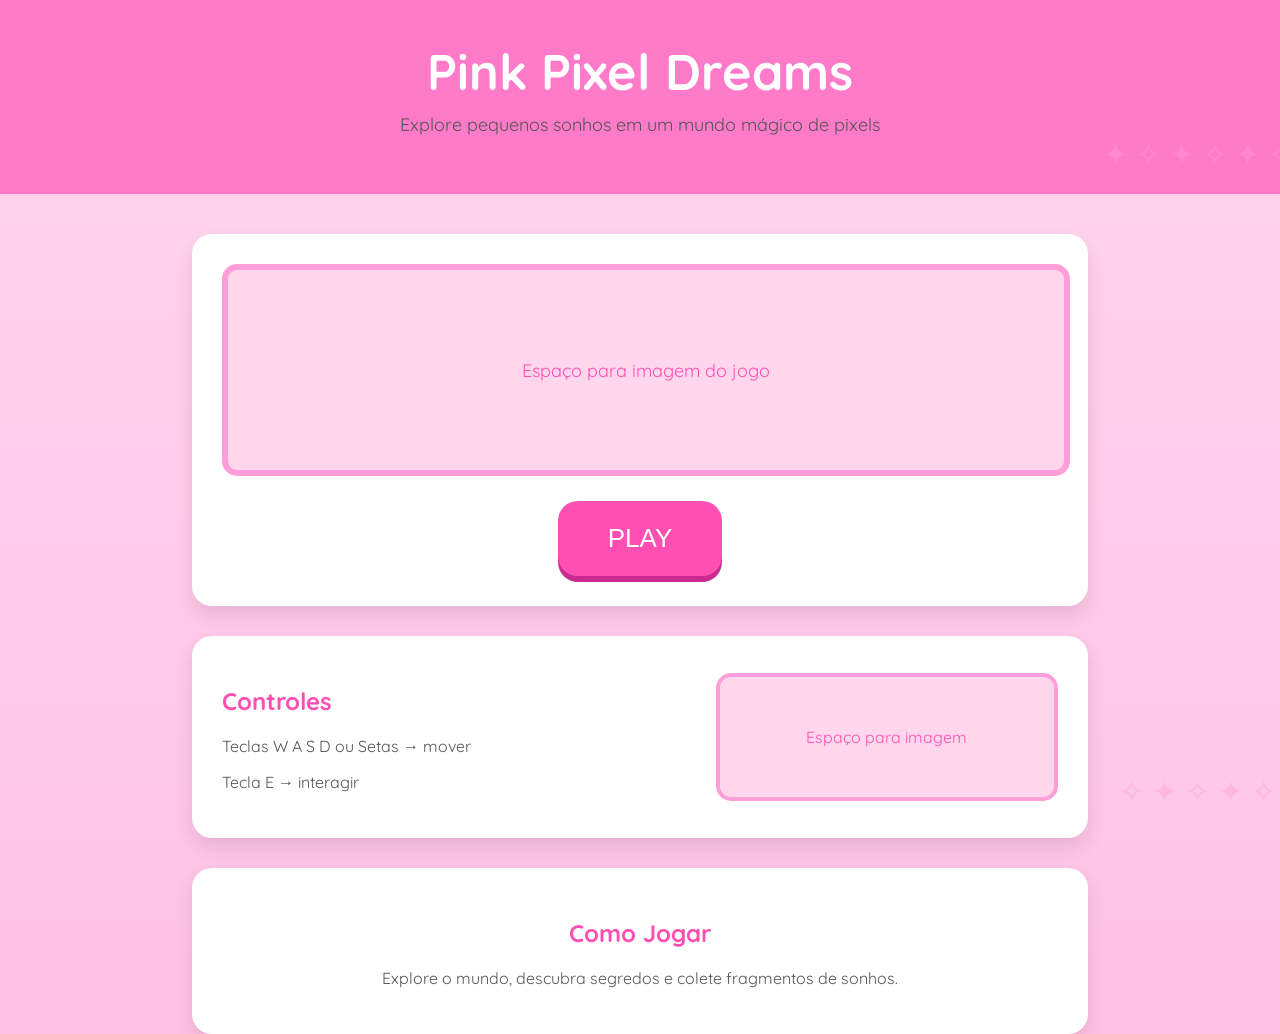
==== index.html @ 308ee1e7 "Criação do site" ====
<!DOCTYPE html>
<html lang="pt-br">

<head>
    <meta charset="UTF-8">
    <title>Pink Pixel Dreams</title>
    <link rel="stylesheet" href="style.css">
</head>

<body>

    <div class="flower" style="left:10%">🌸</div>
<div class="flower" style="left:30%">🌸</div>
<div class="flower" style="left:50%">🌸</div>
<div class="flower" style="left:70%">🌸</div>
<div class="flower" style="left:90%">🌸</div>


    <header>
        <h1> Pink Pixel Dreams </h1>

        <p class="subtitle">
            Explore pequenos sonhos em um mundo mágico de pixels
        </p>
    </header>


    <div class="container">

        <div class="box">

            <div class="image-space">
                Espaço para imagem do jogo
            </div>

            <button class="play">PLAY</button>

        </div>


        <div class="box controls-box">

            <div class="controls-text">

                <h2>Controles</h2>

                <p>Teclas W A S D ou Setas → mover</p>
                <p>Tecla E → interagir</p>

            </div>

            <div class="controls-image">
                Espaço para imagem
            </div>

        </div>


        <div class="box">

            <h2>Como Jogar</h2>

            <p>
                Explore o mundo, descubra segredos e colete fragmentos de sonhos.
            </p>

        </div>

    </div>

</body>

</html>
---- style.css ----
@import url('https://fonts.googleapis.com/css2?family=Quicksand:wght@400;600&display=swap');

body{
    margin:0;
    font-family:'Quicksand', sans-serif;
    background:linear-gradient(#ffd6ec,#ffc2e6);
    text-align:center;
    overflow-x:hidden;
}

/* estrelas no fundo */

body::before{
    content:"✦ ✧ ✦ ✧ ✦ ✧ ✦ ✧ ✦ ✧ ✦";
    position:fixed;
    top:15%;
    width:100%;
    font-size:30px;
    color:#ff9ed8;
    opacity:0.4;
    pointer-events:none;
}

body::after{
    content:"✧ ✦ ✧ ✦ ✧ ✦ ✧ ✦ ✧ ✦";
    position:fixed;
    bottom:10%;
    width:100%;
    font-size:30px;
    color:#ff9ed8;
    opacity:0.4;
    pointer-events:none;
}

/* flores caindo */

.flower{
    position:fixed;
    top:-50px;
    font-size:25px;
    animation:fall 10s linear infinite;
    opacity:0.7;
}

@keyframes fall{
    0%{
        transform:translateY(-50px) rotate(0deg);
    }
    100%{
        transform:translateY(110vh) rotate(360deg);
    }
}

header{
    background:#ff7ac8;
    padding:40px;
    color:white;
}

h1{
    font-size:50px;
    margin:0;
}

.subtitle{
    font-size:18px;
    margin-top:10px;
}

.container{
    width:70%;
    margin:auto;
    margin-top:40px;
}

/* caixas */

.box{
    background:white;
    padding:30px;
    margin-top:30px;
    border-radius:20px;
    box-shadow:0 10px 20px rgba(0,0,0,0.1);
}

/* botão play estilo jogo */

.play{
    background:#ff4fb3;
    color:white;
    border:none;
    padding:22px 50px;
    font-size:26px;
    border-radius:20px;
    cursor:pointer;
    transition:all 0.2s ease;
    box-shadow:0 6px #c92c8e;
}

.play:hover{
    transform:translateY(-3px);
    box-shadow:0 9px #c92c8e;
}

.play:active{
    transform:translateY(2px);
    box-shadow:0 3px #c92c8e;
}

/* moldura pixel art */

.image-space{
    width:100%;
    height:200px;
    background:#ffd6ec;
    border-radius:15px;
    display:flex;
    align-items:center;
    justify-content:center;
    margin-bottom:25px;
    font-size:18px;
    color:#ff4fb3;
    border:6px solid #ff9ed8;
}

/* controles */

.controls-box{
    display:flex;
    align-items:center;
    justify-content:space-between;
}

.controls-text{
    width:55%;
    text-align:left;
}

.controls-image{
    width:40%;
    height:120px;
    background:#ffd6ec;
    border-radius:15px;
    display:flex;
    align-items:center;
    justify-content:center;
    color:#ff4fb3;
    font-size:16px;
    border:4px solid #ff9ed8;
}

/* detalhes */

.box h2{
    color:#ff4fb3;
}

p{
    color:#555;
}
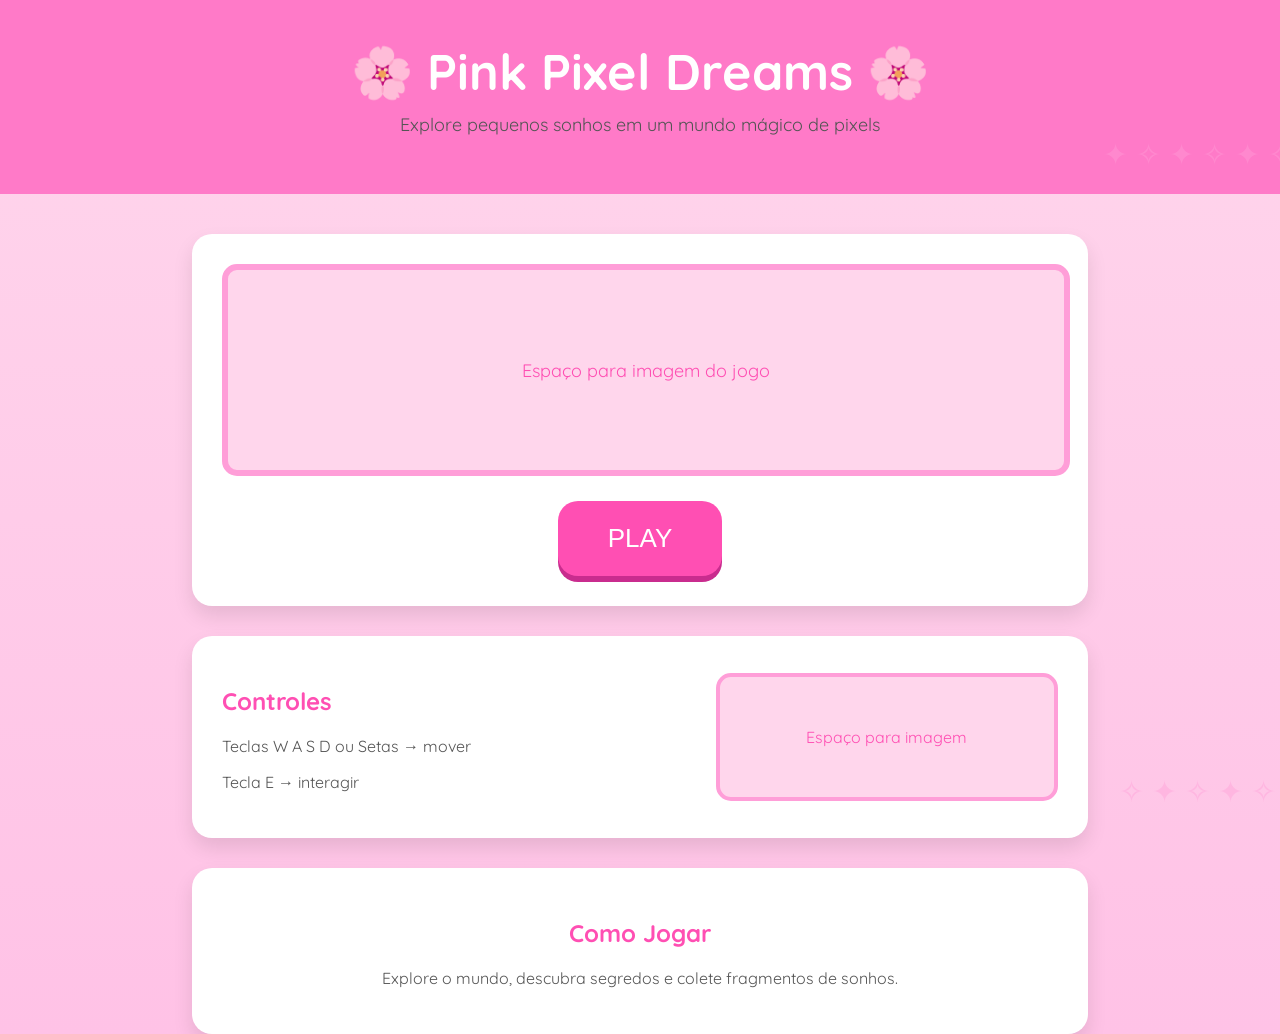
==== commit e2e4b468: "Estilizando o título" ====
--- a/index.html
+++ b/index.html
@@ -17,7 +17,7 @@
 
 
     <header>
-        <h1> Pink Pixel Dreams </h1>
+        <h1>🌸 Pink Pixel Dreams 🌸</h1>
 
         <p class="subtitle">
             Explore pequenos sonhos em um mundo mágico de pixels
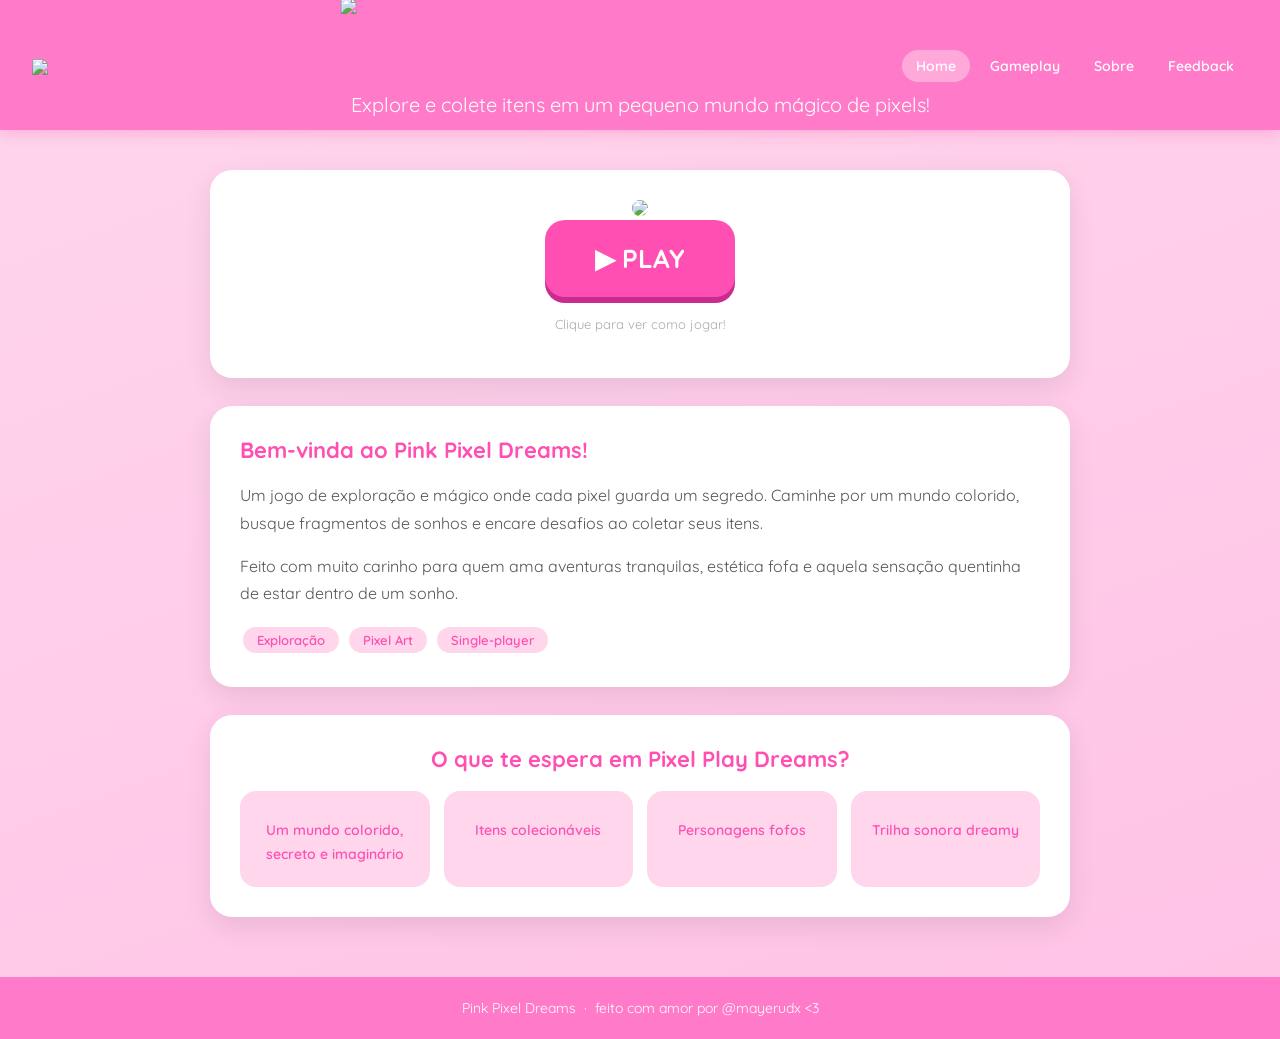
==== commit 731ef9f7: "sprint 2" ====
--- a/index.html
+++ b/index.html
@@ -1,73 +1,104 @@
 <!DOCTYPE html>
 <html lang="pt-br">
-
 <head>
-    <meta charset="UTF-8">
-    <title>Pink Pixel Dreams</title>
-    <link rel="stylesheet" href="style.css">
+  <meta charset="UTF-8">
+  <meta name="viewport" content="width=device-width, initial-scale=1.0">
+  <title>Pink Pixel Dreams</title>
+  <link rel="stylesheet" href="style.css">
 </head>
-
 <body>
 
-    <div class="flower" style="left:10%">🌸</div>
-<div class="flower" style="left:30%">🌸</div>
-<div class="flower" style="left:50%">🌸</div>
-<div class="flower" style="left:70%">🌸</div>
-<div class="flower" style="left:90%">🌸</div>
+  <!-- flores -->
+  <div class="flower" style="left:8%;  animation-duration:9s;  animation-delay:0s">🌸</div>
+  <div class="flower" style="left:22%; animation-duration:12s; animation-delay:2s">🌸</div>
+  <div class="flower" style="left:40%; animation-duration:10s; animation-delay:5s">🌸</div>
+  <div class="flower" style="left:60%; animation-duration:14s; animation-delay:1s">🌸</div>
+  <div class="flower" style="left:75%; animation-duration:11s; animation-delay:3s">🌸</div>
+  <div class="flower" style="left:90%; animation-duration:8s;  animation-delay:7s">🌸</div>
 
+  <!-- nav -->
+  <nav>
+   <a class="nav-logo" href="index.html">
+  <img src="c:\Users\mioma\Downloads\luna vitória.png" style="height:90px; vertical-align:middle">
+</a>
 
-    <header>
-        <h1>🌸 Pink Pixel Dreams 🌸</h1>
+<div style="position:absolute; left:50%; transform:translateX(-50%); text-align:center">
+  <img src="c:\Users\mioma\Downloads\logojogo.png" style="height:80px; display:block; margin:auto">
+  <p style="color:white; font-size:20px; margin:10px;">Explore e colete itens em um pequeno mundo mágico de pixels!</p>
+</div>
+    <ul class="nav-links">
+      <li><a href="index.html"    class="active">Home</a></li>
+      <li><a href="gameplay.html"          >Gameplay</a></li>
+      <li><a href="sobre.html"             >Sobre</a></li>
+      <li><a href="feedback.html"          >Feedback</a></li>
+    </ul>
+    <button class="hamburger" id="hamburger" aria-label="Menu">
+      <span></span><span></span><span></span>
+    </button>
+  </nav>
 
-        <p class="subtitle">
-            Explore pequenos sonhos em um mundo mágico de pixels
-        </p>
-    </header>
+  <!-- mobile menu -->
+  <div class="mobile-menu" id="mobileMenu">
+    <a href="index.html"    class="active">🏠 Home</a>
+    <a href="gameplay.html"          > Gameplay</a>
+    <a href="sobre.html"             > Sobre</a>
+    <a href="feedback.html"          > Feedback</a>
+  </div>
 
+  <div class="container">
 
-    <div class="container">
-
-        <div class="box">
-
-            <div class="image-space">
-                Espaço para imagem do jogo
-            </div>
-
-            <button class="play">PLAY</button>
-
-        </div>
-
-
-        <div class="box controls-box">
-
-            <div class="controls-text">
-
-                <h2>Controles</h2>
-
-                <p>Teclas W A S D ou Setas → mover</p>
-                <p>Tecla E → interagir</p>
-
-            </div>
-
-            <div class="controls-image">
-                Espaço para imagem
-            </div>
-
-        </div>
-
-
-        <div class="box">
-
-            <h2>Como Jogar</h2>
-
-            <p>
-                Explore o mundo, descubra segredos e colete fragmentos de sonhos.
-            </p>
-
-        </div>
-
+    <div class="box" style="text-align:center">
+      <img src="c:\Users\mioma\Downloads\ilustraçaojogo.png" style="width:100%; border-radius:16px">
+      <button class="play" onclick="window.location.href='gameplay.html'">▶ PLAY</button>
+      <p style="text-align:center; margin-top:16px; color:#aaa; font-size:13px">
+        Clique para ver como jogar!
+      </p>
     </div>
 
+    <div class="box">
+      <h2> Bem-vinda ao Pink Pixel Dreams!</h2>
+      <p>
+        Um jogo de exploração e mágico onde cada pixel guarda um segredo.
+        Caminhe por um mundo colorido, busque fragmentos de sonhos e encare desafios ao coletar seus itens.
+      </p>
+      <p>
+        Feito com muito carinho para quem ama aventuras tranquilas, estética fofa e aquela sensação quentinha de estar dentro de um sonho.
+      </p>
+      <div style="margin-top:16px">
+        <span class="tag"> Exploração</span>
+        <span class="tag"> Pixel Art</span>
+        <span class="tag"> Single-player</span>
+      </div>
+    </div>
+
+    <div class="box" style="text-align:center">
+      <h2 style="text-align:center"> O que te espera em Pixel Play Dreams?</h2>
+      <div style="display:grid; grid-template-columns: repeat(auto-fit, minmax(160px,1fr)); gap:14px; margin-top:16px">
+        <div style="background:#ffd6ec; border-radius:16px; padding:20px 12px">
+          <div style="font-size:32px"></div>
+          <p style="margin:8px 0 0; font-weight:600; color:#ff4fb3; font-size:14px">Um mundo colorido, secreto e imaginário</p>
+        </div>
+        <div style="background:#ffd6ec; border-radius:16px; padding:20px 12px">
+          <div style="font-size:32px"></div>
+          <p style="margin:8px 0 0; font-weight:600; color:#ff4fb3; font-size:14px">Itens colecionáveis</p>
+        </div>
+        <div style="background:#ffd6ec; border-radius:16px; padding:20px 12px">
+          <div style="font-size:32px"></div>
+          <p style="margin:8px 0 0; font-weight:600; color:#ff4fb3; font-size:14px">Personagens fofos</p>
+        </div>
+        <div style="background:#ffd6ec; border-radius:16px; padding:20px 12px">
+          <div style="font-size:32px"></div>
+          <p style="margin:8px 0 0; font-weight:600; color:#ff4fb3; font-size:14px">Trilha sonora dreamy</p>
+        </div>
+      </div>
+    </div>
+
+  </div>
+
+  <footer>
+     Pink Pixel Dreams &nbsp;·&nbsp; feito com amor por @mayerudx <3
+  </footer>
+
+  <script src="nav.js"></script>
 </body>
-
-</html>+</html>
--- a/style.css
+++ b/style.css
@@ -1,161 +1,262 @@
-@import url('https://fonts.googleapis.com/css2?family=Quicksand:wght@400;600&display=swap');
-
-body{
-    margin:0;
-    font-family:'Quicksand', sans-serif;
-    background:linear-gradient(#ffd6ec,#ffc2e6);
-    text-align:center;
-    overflow-x:hidden;
-}
-
-/* estrelas no fundo */
-
-body::before{
-    content:"✦ ✧ ✦ ✧ ✦ ✧ ✦ ✧ ✦ ✧ ✦";
-    position:fixed;
-    top:15%;
-    width:100%;
-    font-size:30px;
-    color:#ff9ed8;
-    opacity:0.4;
-    pointer-events:none;
-}
-
-body::after{
-    content:"✧ ✦ ✧ ✦ ✧ ✦ ✧ ✦ ✧ ✦";
-    position:fixed;
-    bottom:10%;
-    width:100%;
-    font-size:30px;
-    color:#ff9ed8;
-    opacity:0.4;
-    pointer-events:none;
-}
-
-/* flores caindo */
-
-.flower{
-    position:fixed;
-    top:-50px;
-    font-size:25px;
-    animation:fall 10s linear infinite;
-    opacity:0.7;
-}
-
-@keyframes fall{
-    0%{
-        transform:translateY(-50px) rotate(0deg);
-    }
-    100%{
-        transform:translateY(110vh) rotate(360deg);
-    }
-}
-
-header{
-    background:#ff7ac8;
-    padding:40px;
-    color:white;
-}
-
-h1{
-    font-size:50px;
-    margin:0;
-}
-
-.subtitle{
-    font-size:18px;
-    margin-top:10px;
-}
-
-.container{
-    width:70%;
-    margin:auto;
-    margin-top:40px;
-}
-
-/* caixas */
-
-.box{
-    background:white;
-    padding:30px;
-    margin-top:30px;
-    border-radius:20px;
-    box-shadow:0 10px 20px rgba(0,0,0,0.1);
-}
-
-/* botão play estilo jogo */
-
-.play{
-    background:#ff4fb3;
-    color:white;
-    border:none;
-    padding:22px 50px;
-    font-size:26px;
-    border-radius:20px;
-    cursor:pointer;
-    transition:all 0.2s ease;
-    box-shadow:0 6px #c92c8e;
-}
-
-.play:hover{
-    transform:translateY(-3px);
-    box-shadow:0 9px #c92c8e;
-}
-
-.play:active{
-    transform:translateY(2px);
-    box-shadow:0 3px #c92c8e;
-}
-
-/* moldura pixel art */
-
-.image-space{
-    width:100%;
-    height:200px;
-    background:#ffd6ec;
-    border-radius:15px;
-    display:flex;
-    align-items:center;
-    justify-content:center;
-    margin-bottom:25px;
-    font-size:18px;
-    color:#ff4fb3;
-    border:6px solid #ff9ed8;
-}
-
-/* controles */
-
-.controls-box{
-    display:flex;
-    align-items:center;
-    justify-content:space-between;
-}
-
-.controls-text{
-    width:55%;
-    text-align:left;
-}
-
-.controls-image{
-    width:40%;
-    height:120px;
-    background:#ffd6ec;
-    border-radius:15px;
-    display:flex;
-    align-items:center;
-    justify-content:center;
-    color:#ff4fb3;
-    font-size:16px;
-    border:4px solid #ff9ed8;
-}
-
-/* detalhes */
-
-.box h2{
-    color:#ff4fb3;
-}
-
-p{
-    color:#555;
-}
-
+@import url('https://fonts.googleapis.com/css2?family=Quicksand:wght@400;600;700&display=swap');
+
+*, *::before, *::after { box-sizing: border-box; }
+
+body {
+  margin: 0;
+  font-family: 'Quicksand', sans-serif;
+  background: linear-gradient(160deg, #ffd6ec, #ffc2e6);
+  min-height: 100vh;
+  text-align: center;
+  overflow-x: hidden;
+}
+
+
+.flower {
+  position: fixed; top: -60px;
+  font-size: 22px;
+  animation: fall linear infinite;
+  opacity: 0.75;
+  pointer-events: none;
+  z-index: 0;
+}
+@keyframes fall {
+  0%   { transform: translateY(-60px) rotate(0deg); }
+  100% { transform: translateY(110vh) rotate(360deg); }
+}
+
+/* ── NAV ── */
+nav {
+  position: sticky; top: 0; z-index: 100;
+  background: #ff7ac8;
+  display: flex; align-items: center; justify-content: space-between;
+  padding: 0 32px;
+  height:130px;
+  box-shadow: 0 4px 12px rgba(255,100,180,0.3);
+}
+
+.nav-logo {
+  font-size: 20px; font-weight: 700;
+  color: white; text-decoration: none;
+  letter-spacing: 0.5px;
+}
+
+.nav-links {
+  display: flex; gap: 6px; align-items: center;
+  list-style: none; margin: 0; padding: 0;
+}
+
+.nav-links a {
+  color: white; text-decoration: none;
+  font-size: 14px; font-weight: 600;
+  padding: 7px 14px;
+  border-radius: 20px;
+  transition: background 0.2s, transform 0.15s;
+  white-space: nowrap;
+}
+.nav-links a:hover   { background: rgba(255,255,255,0.25); transform: translateY(-1px); }
+.nav-links a.active  { background: rgba(255,255,255,0.35); }
+
+/* hamburger */
+.hamburger {
+  display: none;
+  flex-direction: column; gap: 5px;
+  background: none; border: none; cursor: pointer;
+  padding: 6px;
+}
+.hamburger span {
+  display: block; width: 24px; height: 2.5px;
+  background: white; border-radius: 4px;
+  transition: all 0.3s;
+}
+.hamburger.open span:nth-child(1) { transform: translateY(7.5px) rotate(45deg); }
+.hamburger.open span:nth-child(2) { opacity: 0; }
+.hamburger.open span:nth-child(3) { transform: translateY(-7.5px) rotate(-45deg); }
+
+/* mobile menu */
+.mobile-menu {
+  display: none;
+  position: fixed; top: 60px; left: 0; right: 0;
+  background: #ff7ac8;
+  flex-direction: column; gap: 4px;
+  padding: 12px 20px 18px;
+  z-index: 99;
+  box-shadow: 0 8px 20px rgba(255,100,180,0.3);
+}
+.mobile-menu.open { display: flex; }
+.mobile-menu a {
+  color: white; text-decoration: none;
+  font-size: 16px; font-weight: 600;
+  padding: 10px 16px; border-radius: 16px;
+  transition: background 0.2s;
+  text-align: left;
+}
+.mobile-menu a:hover  { background: rgba(255,255,255,0.25); }
+.mobile-menu a.active { background: rgba(255,255,255,0.35); }
+
+@media (max-width: 680px) {
+  .nav-links  { display: none; }
+  .hamburger  { display: flex; }
+}
+
+/* ── HEADER ── */
+header {
+  background: #ff7ac8;
+  padding: 40px 20px 36px;
+  color: white;
+  position: relative; z-index: 1;
+}
+header h1   { font-size: clamp(28px, 6vw, 52px); margin: 0; font-weight: 700; }
+.subtitle   { font-size: 17px; margin-top: 10px; opacity: 0.95; }
+
+/* ── CONTAINER ── */
+.container {
+  width: min(72%, 860px);
+  margin: auto;
+  margin-top: 40px;
+  padding-bottom: 60px;
+  position: relative; z-index: 1;
+}
+
+/* ── BOX ── */
+.box {
+  background: white;
+  padding: 30px;
+  margin-top: 28px;
+  border-radius: 22px;
+  box-shadow: 0 10px 28px rgba(0,0,0,0.09);
+  transition: transform 0.2s, box-shadow 0.2s;
+  text-align: left;
+}
+.box:hover {
+  transform: translateY(-3px);
+  box-shadow: 0 16px 36px rgba(255,100,180,0.18);
+}
+.box h2 { color: #ff4fb3; margin-top: 0; font-size: 22px; }
+p       { color: #555; line-height: 1.7; }
+
+/* ── BOTÃO PLAY ── */
+.play {
+  background: #ff4fb3; color: white;
+  border: none; padding: 22px 50px;
+  font-size: 26px; font-family: 'Quicksand', sans-serif;
+  font-weight: 700; border-radius: 20px; cursor: pointer;
+  transition: all 0.2s;
+  box-shadow: 0 6px #c92c8e;
+  display: block; margin: 0 auto;
+}
+.play:hover  { transform: translateY(-3px); box-shadow: 0 9px #c92c8e; }
+.play:active { transform: translateY(2px);  box-shadow: 0 3px #c92c8e; }
+
+/* ── IMAGE SPACE ── */
+.image-space {
+  width: 100%; height: 200px;
+  background: #ffd6ec; border-radius: 16px;
+  display: flex; align-items: center; justify-content: center;
+  margin-bottom: 22px; font-size: 16px; color: #ff4fb3;
+  border: 5px solid #ff9ed8;
+}
+
+/* ── CONTROLES ── */
+.controls-box   { display: flex; align-items: center; gap: 20px; }
+.controls-text  { flex: 1; }
+.controls-image {
+  width: 160px; height: 120px; flex-shrink: 0;
+  background: #ffd6ec; border-radius: 14px;
+  display: flex; align-items: center; justify-content: center;
+  color: #ff4fb3; font-size: 14px;
+  border: 4px solid #ff9ed8;
+}
+
+/* ── KEY BADGE ── */
+.key {
+  display: inline-block;
+  background: #ffd6ec; color: #ff4fb3;
+  border: 2px solid #ff9ed8;
+  border-radius: 8px; padding: 3px 10px;
+  font-weight: 700; font-size: 14px;
+  margin: 2px;
+}
+
+/* ── FEEDBACK ── */
+.stars-row { display: flex; gap: 8px; justify-content: center; margin: 12px 0; }
+.star-btn {
+  background: none; border: none;
+  font-size: 36px; cursor: pointer;
+  transition: transform 0.15s;
+  line-height: 1;
+}
+.star-btn:hover { transform: scale(1.25); }
+.star-btn.lit   { filter: drop-shadow(0 0 4px #ffb347); }
+
+.feedback-form { text-align: left; }
+.feedback-form label { display: block; color: #ff4fb3; font-weight: 600; margin-bottom: 6px; }
+.feedback-form textarea {
+  width: 100%; padding: 14px;
+  border: 2px solid #ff9ed8; border-radius: 14px;
+  font-family: 'Quicksand', sans-serif; font-size: 15px;
+  resize: vertical; min-height: 110px;
+  outline: none; transition: border 0.2s;
+  color: #444;
+}
+.feedback-form textarea:focus { border-color: #ff4fb3; }
+.feedback-form input[type=text] {
+  width: 100%; padding: 12px 14px;
+  border: 2px solid #ff9ed8; border-radius: 14px;
+  font-family: 'Quicksand', sans-serif; font-size: 15px;
+  outline: none; transition: border 0.2s; color: #444;
+  margin-bottom: 16px;
+}
+.feedback-form input:focus { border-color: #ff4fb3; }
+
+.btn-send {
+  background: #ff4fb3; color: white;
+  border: none; padding: 14px 36px;
+  font-size: 17px; font-family: 'Quicksand', sans-serif;
+  font-weight: 700; border-radius: 16px; cursor: pointer;
+  box-shadow: 0 5px #c92c8e;
+  transition: all 0.2s; margin-top: 10px;
+}
+.btn-send:hover  { transform: translateY(-2px); box-shadow: 0 7px #c92c8e; }
+.btn-send:active { transform: translateY(2px);  box-shadow: 0 3px #c92c8e; }
+
+.success-msg {
+  display: none; text-align: center;
+  color: #ff4fb3; font-size: 20px; font-weight: 700;
+  padding: 20px;
+}
+
+/* ── SOBRE ── */
+.tag {
+  display: inline-block;
+  background: #ffd6ec; color: #ff4fb3;
+  border-radius: 20px; padding: 5px 14px;
+  font-size: 13px; font-weight: 600; margin: 4px 3px;
+}
+.persona-card {
+  display: flex; align-items: flex-start; gap: 20px;
+  flex-wrap: wrap;
+}
+.persona-avatar {
+  width: 100px; height: 100px; flex-shrink: 0;
+  background: #ffd6ec; border-radius: 50%;
+  border: 4px solid #ff9ed8;
+  display: flex; align-items: center; justify-content: center;
+  font-size: 44px;
+}
+
+/* ── FOOTER ── */
+footer {
+  background: #ff7ac8; color: white;
+  padding: 22px; font-size: 14px;
+  position: relative; z-index: 1;
+}
+footer a { color: white; opacity: 0.8; }
+
+/* ── RESPONSIVE ── */
+@media (max-width: 680px) {
+  .container    { width: 92%; }
+  .controls-box { flex-direction: column; }
+  .controls-image { width: 100%; height: 100px; }
+  .persona-card { flex-direction: column; align-items: center; }
+}
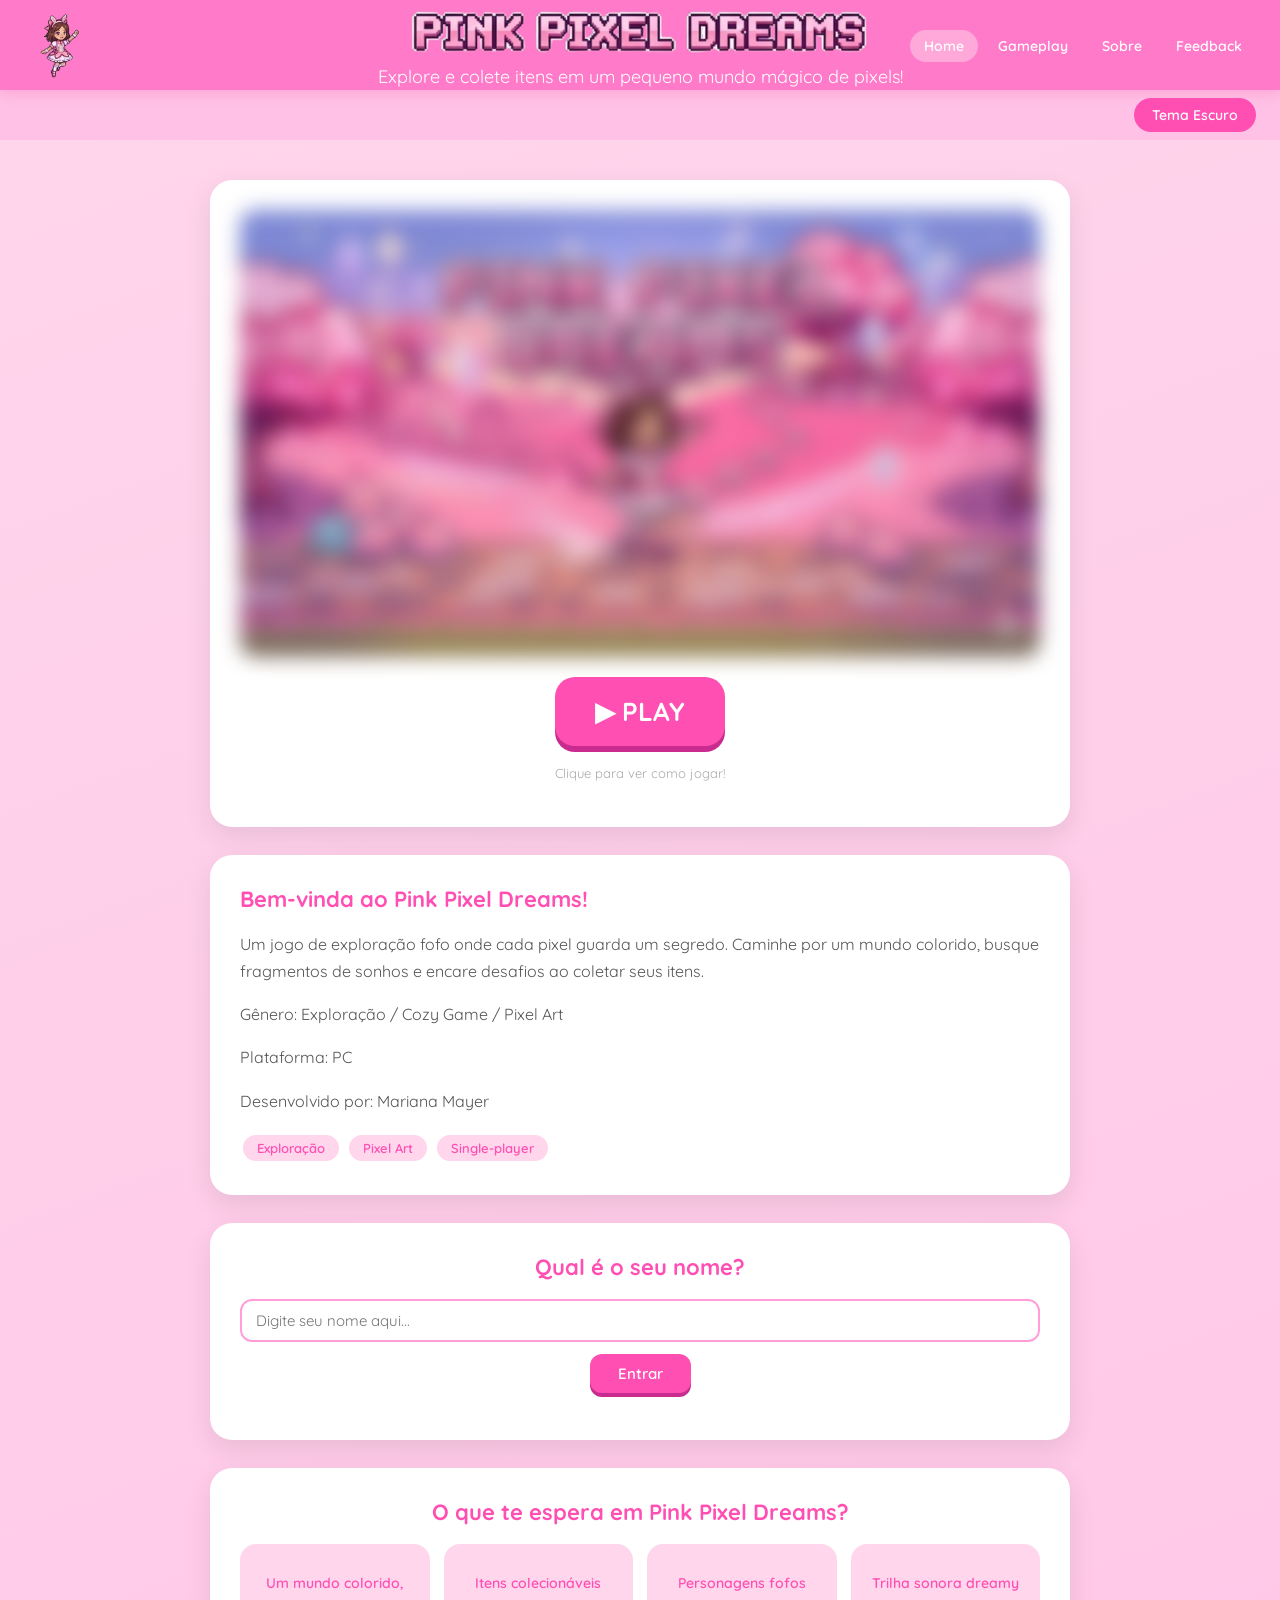
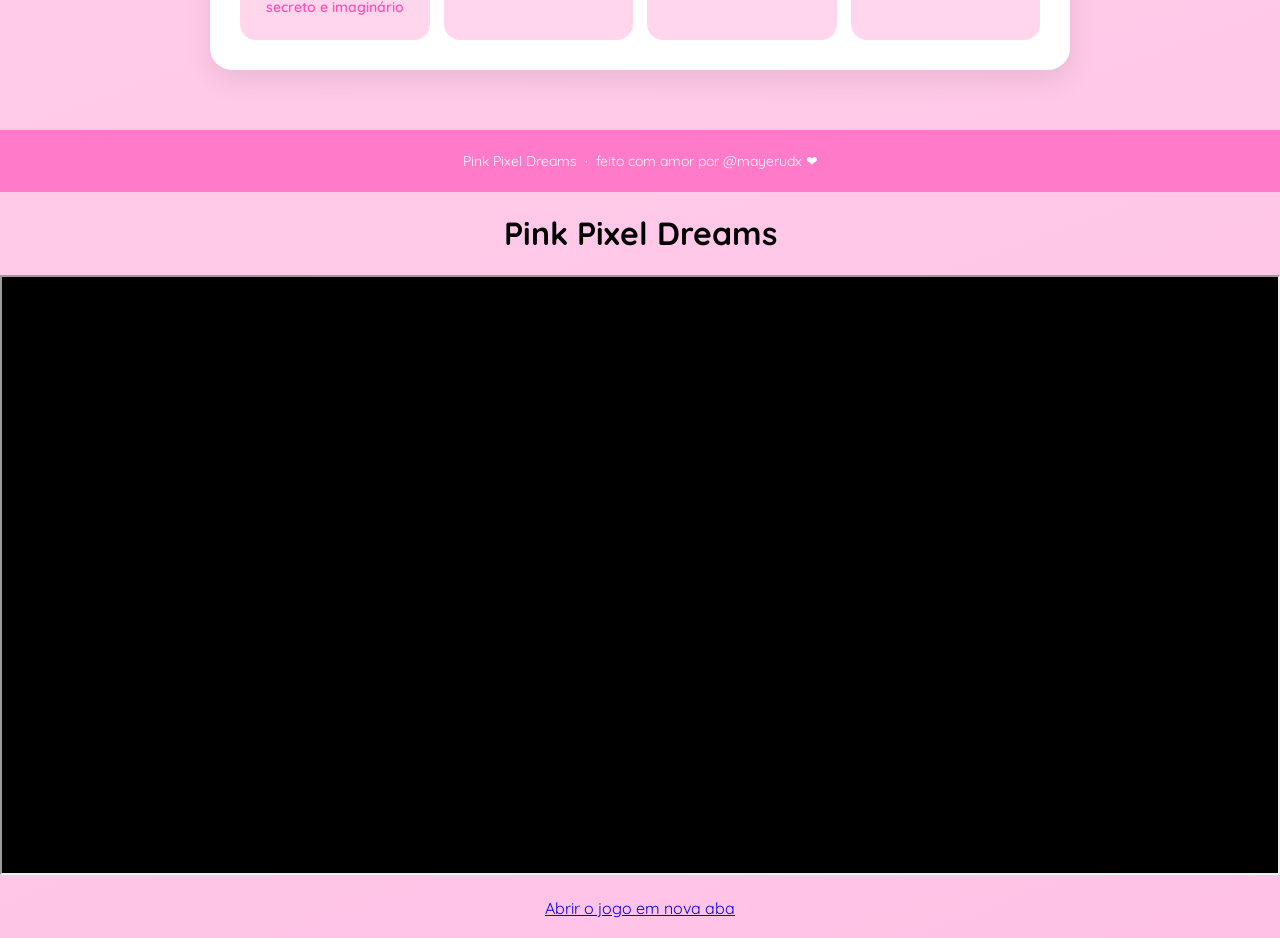
==== commit 19002000: "alterando sitee" ====
--- a/index.html
+++ b/index.html
@@ -1,94 +1,128 @@
+
 <!DOCTYPE html>
 <html lang="pt-br">
 <head>
   <meta charset="UTF-8">
   <meta name="viewport" content="width=device-width, initial-scale=1.0">
-  <title>Pink Pixel Dreams</title>
+  <title>Pink Pixel Dreams
+  </title>
   <link rel="stylesheet" href="style.css">
 </head>
 <body>
 
-  <!-- flores -->
-  <div class="flower" style="left:8%;  animation-duration:9s;  animation-delay:0s">🌸</div>
-  <div class="flower" style="left:22%; animation-duration:12s; animation-delay:2s">🌸</div>
-  <div class="flower" style="left:40%; animation-duration:10s; animation-delay:5s">🌸</div>
-  <div class="flower" style="left:60%; animation-duration:14s; animation-delay:1s">🌸</div>
-  <div class="flower" style="left:75%; animation-duration:11s; animation-delay:3s">🌸</div>
-  <div class="flower" style="left:90%; animation-duration:8s;  animation-delay:7s">🌸</div>
-
-  <!-- nav -->
   <nav>
-   <a class="nav-logo" href="index.html">
-  <img src="c:\Users\mioma\Downloads\luna vitória.png" style="height:90px; vertical-align:middle">
-</a>
-
-<div style="position:absolute; left:50%; transform:translateX(-50%); text-align:center">
-  <img src="c:\Users\mioma\Downloads\logojogo.png" style="height:80px; display:block; margin:auto">
-  <p style="color:white; font-size:20px; margin:10px;">Explore e colete itens em um pequeno mundo mágico de pixels!</p>
-</div>
+    <a class="nav-logo" href="index.html">
+      <img src="imgs/lunavitoria.png" alt="Logo">
+    </a>
+
+    <div class="nav-title">
+      <img src="imgs/logojogo.png" class="nav-logo-img">
+      <p class="nav-title-sub">Explore e colete itens em um pequeno mundo mágico de pixels!
+      </p>
+    </div>
+
     <ul class="nav-links">
-      <li><a href="index.html"    class="active">Home</a></li>
-      <li><a href="gameplay.html"          >Gameplay</a></li>
-      <li><a href="sobre.html"             >Sobre</a></li>
-      <li><a href="feedback.html"          >Feedback</a></li>
+      <li>
+        <a href="index.html" class="active">Home
+      </a>
+    </li>
+      <li>
+        <a href="gameplay.html">Gameplay
+        </a>
+      </li>
+      <li>
+        <a href="sobre.html">Sobre
+        </a>
+      </li>
+      <li>
+        <a href="feedback.html">Feedback
+        </a>
+      </li>
     </ul>
     <button class="hamburger" id="hamburger" aria-label="Menu">
       <span></span><span></span><span></span>
     </button>
   </nav>
 
-  <!-- mobile menu -->
+  <div class="barra-tema">
+    <button id="btnTema" onclick="alterarTema()"> Tema Escuro
+    </button>
+  </div>
+
   <div class="mobile-menu" id="mobileMenu">
-    <a href="index.html"    class="active">🏠 Home</a>
-    <a href="gameplay.html"          > Gameplay</a>
-    <a href="sobre.html"             > Sobre</a>
-    <a href="feedback.html"          > Feedback</a>
+    <a href="index.html" class="active"> Home
+    </a>
+    <a href="gameplay.html"> Gameplay
+    </a>
+    <a href="sobre.html"> Sobre
+    </a>
+    <a href="feedback.html"> Feedback
+    </a>
   </div>
 
   <div class="container">
 
-    <div class="box" style="text-align:center">
-      <img src="c:\Users\mioma\Downloads\ilustraçaojogo.png" style="width:100%; border-radius:16px">
+    <div class="box box-center" id="caixa1">
+      <img id="imgJogo" src="imgs/ilustraçaojogo.png" class="img-jogo">
       <button class="play" onclick="window.location.href='gameplay.html'">▶ PLAY</button>
-      <p style="text-align:center; margin-top:16px; color:#aaa; font-size:13px">
-        Clique para ver como jogar!
-      </p>
-    </div>
-
-    <div class="box">
-      <h2> Bem-vinda ao Pink Pixel Dreams!</h2>
-      <p>
-        Um jogo de exploração e mágico onde cada pixel guarda um segredo.
-        Caminhe por um mundo colorido, busque fragmentos de sonhos e encare desafios ao coletar seus itens.
-      </p>
-      <p>
-        Feito com muito carinho para quem ama aventuras tranquilas, estética fofa e aquela sensação quentinha de estar dentro de um sonho.
-      </p>
-      <div style="margin-top:16px">
-        <span class="tag"> Exploração</span>
-        <span class="tag"> Pixel Art</span>
-        <span class="tag"> Single-player</span>
+      <p class="texto-clique">Clique para ver como jogar!
+      </p>
+    </div>
+
+    <div class="box" id="caixa2">
+      <h2>Bem-vinda ao Pink Pixel Dreams!
+      </h2>
+      <p id="descricaoJogo">
+      </p>
+      <p id="generoJogo">
+      </p>
+      <p id="plataformaJogo">
+      </p>
+      <p id="desenvolvedoraJogo">
+      </p>
+      <div class="tags-container">
+        <span class="tag">Exploração</span>
+        <span class="tag">Pixel Art</span>
+        <span class="tag">Single-player</span>
       </div>
     </div>
 
-    <div class="box" style="text-align:center">
-      <h2 style="text-align:center"> O que te espera em Pixel Play Dreams?</h2>
-      <div style="display:grid; grid-template-columns: repeat(auto-fit, minmax(160px,1fr)); gap:14px; margin-top:16px">
-        <div style="background:#ffd6ec; border-radius:16px; padding:20px 12px">
-          <div style="font-size:32px"></div>
-          <p style="margin:8px 0 0; font-weight:600; color:#ff4fb3; font-size:14px">Um mundo colorido, secreto e imaginário</p>
-        </div>
-        <div style="background:#ffd6ec; border-radius:16px; padding:20px 12px">
-          <div style="font-size:32px"></div>
-          <p style="margin:8px 0 0; font-weight:600; color:#ff4fb3; font-size:14px">Itens colecionáveis</p>
-        </div>
-        <div style="background:#ffd6ec; border-radius:16px; padding:20px 12px">
-          <div style="font-size:32px"></div>
-          <p style="margin:8px 0 0; font-weight:600; color:#ff4fb3; font-size:14px">Personagens fofos</p>
-        </div>
-        <div style="background:#ffd6ec; border-radius:16px; padding:20px 12px">
-          <div style="font-size:32px"></div>
-          <p style="margin:8px 0 0; font-weight:600; color:#ff4fb3; font-size:14px">Trilha sonora dreamy</p>
+    <div class="box box-center" id="caixa3">
+      <h2>Qual é o seu nome? 
+      </h2>
+      <input type="text" id="inputNome" placeholder="Digite seu nome aqui..." class="input-nome">
+      <button onclick="saudar()" class="btn-entrar">Entrar </button>
+      <p id="saudacao" class="texto-saudacao">
+      </p>
+    </div>
+
+    <div class="box box-center" id="caixa4">
+      <h2>O que te espera em Pink Pixel Dreams?
+      </h2>
+      <div class="grid-cards">
+        <div class="card-item">
+          <div class="card-icone">
+          </div>
+          <p class="card-texto">Um mundo colorido, secreto e imaginário
+          </p>
+        </div>
+        <div class="card-item">
+          <div class="card-icone">
+          </div>
+          <p class="card-texto">Itens colecionáveis
+          </p>
+        </div>
+        <div class="card-item">
+          <div class="card-icone">
+          </div>
+          <p class="card-texto">Personagens fofos
+          </p>
+        </div>
+        <div class="card-item">
+          <div class="card-icone">
+          </div>
+          <p class="card-texto">Trilha sonora dreamy
+          </p>
         </div>
       </div>
     </div>
@@ -96,9 +130,144 @@
   </div>
 
   <footer>
-     Pink Pixel Dreams &nbsp;·&nbsp; feito com amor por @mayerudx <3
+    Pink Pixel Dreams &nbsp;·&nbsp; feito com amor por @mayerudx ❤
   </footer>
 
   <script src="nav.js"></script>
+  <script>
+
+    // variáveis com informações do jogo
+    var nomeJogo = "Pink Pixel Dreams"
+    var descricao = "Um jogo de exploração fofo onde cada pixel guarda um segredo. Caminhe por um mundo colorido, busque fragmentos de sonhos e encare desafios ao coletar seus itens."
+    var genero = " Gênero: Exploração / Cozy Game / Pixel Art"
+    var plataforma = " Plataforma: PC"
+    var desenvolvedora = " Desenvolvido por: Mariana Mayer"
+
+    // injeta as variáveis no HTML
+    document.getElementById("descricaoJogo").innerHTML = descricao
+    document.getElementById("generoJogo").innerHTML = genero
+    document.getElementById("plataformaJogo").innerHTML = plataforma
+    document.getElementById("desenvolvedoraJogo").innerHTML = desenvolvedora
+
+    // verifica o ano de lançamento
+    const anoLancamento = 2026
+    var anoAtual = new Date().getFullYear()
+
+    if (anoAtual === anoLancamento) {
+      alert("Grande Lançamento! Pink Pixel Dreams chegou esse ano!")
+    }
+
+    // pede a idade ao carregar a página
+    var idade = prompt("Olá! Quantos anos você tem?")
+
+    if (idade >= 10) {
+      alert("Acesso liberado! Bem-vinda ao Pink Pixel Dreams! ")
+      document.getElementById("imgJogo").style.filter = "blur(0px)"
+    } else {
+      alert("Acesso negado! Este jogo é para maiores de 10 anos. ")
+    }
+
+    // saudação personalizada pelo nome
+    function saudar() {
+      var nome = document.getElementById("inputNome").value
+      document.getElementById("saudacao").innerHTML = "Olá, " + nome + "! Seja bem-vinda ao Pink Pixel Dreams! 🌸"
+    }
+
+    // aplica o tema salvo caso já tenha sido escolhido antes
+    var temaEscuro = false
+
+    if (localStorage.getItem("tema") === "escuro") {
+      temaEscuro = true
+      document.body.style.background = "linear-gradient(160deg, #2d1b4e, #1a0a2e)"
+      document.body.style.color = "white"
+      document.querySelector("nav").style.background = "#1a0a2e"
+      document.querySelector(".barra-tema").style.background = "#2d1b4e"
+      document.getElementById("caixa1").style.background = "#3b2060"
+      document.getElementById("caixa2").style.background = "#3b2060"
+      document.getElementById("caixa3").style.background = "#3b2060"
+      document.getElementById("caixa4").style.background = "#3b2060"
+      document.getElementById("caixa1").style.color = "white"
+      document.getElementById("caixa2").style.color = "white"
+      document.getElementById("caixa3").style.color = "white"
+      document.getElementById("caixa4").style.color = "white"
+      document.getElementById("btnTema").innerHTML = "Tema Claro"
+
+      var paragrafos = document.getElementsByTagName("p")
+      var i = 0
+      while (i < paragrafos.length) {
+        paragrafos[i].style.color = "white"
+        i = i + 1
+      }
+    }
+
+    // botão de tema claro/escuro
+    function alterarTema() {
+      var btn = document.getElementById("btnTema")
+      var caixa1 = document.getElementById("caixa1")
+      var caixa2 = document.getElementById("caixa2")
+      var caixa3 = document.getElementById("caixa3")
+      var caixa4 = document.getElementById("caixa4")
+
+      temaEscuro = !temaEscuro
+
+      if (temaEscuro) {
+        document.body.style.background = "linear-gradient(160deg, #2d1b4e, #1a0a2e)"
+        document.body.style.color = "white"
+        document.querySelector("nav").style.background = "#1a0a2e"
+        document.querySelector(".barra-tema").style.background = "#2d1b4e"
+        caixa1.style.background = "#3b2060"
+        caixa2.style.background = "#3b2060"
+        caixa3.style.background = "#3b2060"
+        caixa4.style.background = "#3b2060"
+        caixa1.style.color = "white"
+        caixa2.style.color = "white"
+        caixa3.style.color = "white"
+        caixa4.style.color = "white"
+        btn.innerHTML = "Tema Claro"
+        localStorage.setItem("tema", "escuro")
+
+        var paragrafos = document.getElementsByTagName("p")
+        var i = 0
+        while (i < paragrafos.length) {
+          paragrafos[i].style.color = "white"
+          i = i + 1
+        }
+
+      } else {
+        document.body.style.background = ""
+        document.body.style.color = ""
+        document.querySelector("nav").style.background = ""
+        document.querySelector(".barra-tema").style.background = ""
+        caixa1.style.background = ""
+        caixa2.style.background = ""
+        caixa3.style.background = ""
+        caixa4.style.background = ""
+        caixa1.style.color = ""
+        caixa2.style.color = ""
+        caixa3.style.color = ""
+        caixa4.style.color = ""
+        btn.innerHTML = " Tema Escuro"
+        localStorage.setItem("tema", "claro")
+
+        var paragrafos = document.getElementsByTagName("p")
+        var i = 0
+        while (i < paragrafos.length) {
+          paragrafos[i].style.color = ""
+          i = i + 1
+        }
+      }
+    }
+
+  </script>
+  <h1>
+    Pink Pixel Dreams
+  </h1>
+  <iframe width="100%" height="600" src="jogo/index.html"></iframe>
+  <p>
+    <a href="jogo/index.html" target="_blank">
+      Abrir o jogo em nova aba
+    </a>
+  </p>
 </body>
 </html>
+
--- a/style.css
+++ b/style.css
@@ -11,7 +11,6 @@
   overflow-x: hidden;
 }
 
-
 .flower {
   position: fixed; top: -60px;
   font-size: 22px;
@@ -30,20 +29,55 @@
   position: sticky; top: 0; z-index: 100;
   background: #ff7ac8;
   display: flex; align-items: center; justify-content: space-between;
-  padding: 0 32px;
-  height:130px;
+  padding: 0 24px;
+  min-height: 90px;
   box-shadow: 0 4px 12px rgba(255,100,180,0.3);
+  flex-wrap: nowrap;
+  gap: 8px;
 }
 
 .nav-logo {
   font-size: 20px; font-weight: 700;
   color: white; text-decoration: none;
   letter-spacing: 0.5px;
+  flex-shrink: 0;
+}
+
+.nav-logo img {
+  height: 70px;
+  vertical-align: middle;
+}
+
+/* título central da nav */
+.nav-title {
+  position: absolute;
+  left: 50%;
+  transform: translateX(-50%);
+  text-align: center;
+  pointer-events: none;
+  max-width: 50%;
+}
+
+.nav-title p {
+  margin: 0;
+  color: white;
+  line-height: 1.3;
+}
+
+.nav-title .nav-title-main {
+  font-size: clamp(18px, 3.5vw, 36px);
+  font-weight: 700;
+}
+
+.nav-title .nav-title-sub {
+  font-size: clamp(12px, 1.8vw, 18px);
+  margin-top: 4px !important;
 }
 
 .nav-links {
   display: flex; gap: 6px; align-items: center;
   list-style: none; margin: 0; padding: 0;
+  flex-shrink: 0;
 }
 
 .nav-links a {
@@ -63,6 +97,7 @@
   flex-direction: column; gap: 5px;
   background: none; border: none; cursor: pointer;
   padding: 6px;
+  flex-shrink: 0;
 }
 .hamburger span {
   display: block; width: 24px; height: 2.5px;
@@ -73,10 +108,10 @@
 .hamburger.open span:nth-child(2) { opacity: 0; }
 .hamburger.open span:nth-child(3) { transform: translateY(-7.5px) rotate(-45deg); }
 
-/* mobile menu */
+/* mobile menu — agora usa top dinâmico via JS ou top fixo correto */
 .mobile-menu {
   display: none;
-  position: fixed; top: 60px; left: 0; right: 0;
+  position: fixed; top: 90px; left: 0; right: 0;
   background: #ff7ac8;
   flex-direction: column; gap: 4px;
   padding: 12px 20px 18px;
@@ -97,6 +132,7 @@
 @media (max-width: 680px) {
   .nav-links  { display: none; }
   .hamburger  { display: flex; }
+  .nav-title  { display: none; } /* oculta título na nav em mobile — aparece no container */
 }
 
 /* ── HEADER ── */
@@ -109,9 +145,28 @@
 header h1   { font-size: clamp(28px, 6vw, 52px); margin: 0; font-weight: 700; }
 .subtitle   { font-size: 17px; margin-top: 10px; opacity: 0.95; }
 
+/* ── TÍTULO MOBILE (exibido abaixo da nav em telas pequenas) ── */
+.page-title-mobile {
+  display: none;
+  background: #ff7ac8;
+  color: white;
+  text-align: center;
+  padding: 16px 20px 14px;
+}
+.page-title-mobile p {
+  margin: 0;
+  color: white;
+}
+.page-title-mobile .ptm-main { font-size: 26px; font-weight: 700; }
+.page-title-mobile .ptm-sub  { font-size: 14px; margin-top: 4px !important; opacity: 0.9; }
+
+@media (max-width: 680px) {
+  .page-title-mobile { display: block; }
+}
+
 /* ── CONTAINER ── */
 .container {
-  width: min(72%, 860px);
+  width: min(90%, 860px);
   margin: auto;
   margin-top: 40px;
   padding-bottom: 60px;
@@ -138,12 +193,14 @@
 /* ── BOTÃO PLAY ── */
 .play {
   background: #ff4fb3; color: white;
-  border: none; padding: 22px 50px;
-  font-size: 26px; font-family: 'Quicksand', sans-serif;
+  border: none; padding: 18px 40px;
+  font-size: clamp(18px, 4vw, 26px);
+  font-family: 'Quicksand', sans-serif;
   font-weight: 700; border-radius: 20px; cursor: pointer;
   transition: all 0.2s;
   box-shadow: 0 6px #c92c8e;
-  display: block; margin: 0 auto;
+  display: block; margin: 16px auto 0;
+  width: fit-content;
 }
 .play:hover  { transform: translateY(-3px); box-shadow: 0 9px #c92c8e; }
 .play:active { transform: translateY(2px);  box-shadow: 0 3px #c92c8e; }
@@ -158,14 +215,23 @@
 }
 
 /* ── CONTROLES ── */
-.controls-box   { display: flex; align-items: center; gap: 20px; }
-.controls-text  { flex: 1; }
+.controls-box   { display: flex; align-items: center; gap: 20px; flex-wrap: wrap; }
+.controls-text  { flex: 1; min-width: 200px; }
 .controls-image {
   width: 160px; height: 120px; flex-shrink: 0;
   background: #ffd6ec; border-radius: 14px;
   display: flex; align-items: center; justify-content: center;
   color: #ff4fb3; font-size: 14px;
   border: 4px solid #ff9ed8;
+}
+
+/* imagem de teclas dentro do controls-box */
+.controls-box img {
+  width: 100%;
+  max-width: 260px;
+  height: auto;
+  border-radius: 14px;
+  flex-shrink: 0;
 }
 
 /* ── KEY BADGE ── */
@@ -179,7 +245,7 @@
 }
 
 /* ── FEEDBACK ── */
-.stars-row { display: flex; gap: 8px; justify-content: center; margin: 12px 0; }
+.stars-row { display: flex; gap: 8px; justify-content: center; margin: 12px 0; flex-wrap: wrap; }
 .star-btn {
   background: none; border: none;
   font-size: 36px; cursor: pointer;
@@ -216,6 +282,7 @@
   font-weight: 700; border-radius: 16px; cursor: pointer;
   box-shadow: 0 5px #c92c8e;
   transition: all 0.2s; margin-top: 10px;
+  width: 100%;
 }
 .btn-send:hover  { transform: translateY(-2px); box-shadow: 0 7px #c92c8e; }
 .btn-send:active { transform: translateY(2px);  box-shadow: 0 3px #c92c8e; }
@@ -243,20 +310,168 @@
   border: 4px solid #ff9ed8;
   display: flex; align-items: center; justify-content: center;
   font-size: 44px;
+  overflow: hidden; /* garante que a imagem não vaze do círculo */
+}
+
+/* imagem dentro do avatar — corrige o overflow */
+.persona-avatar img {
+  width: 100%;
+  height: 100%;
+  object-fit: cover;
+  border-radius: 50%;
 }
 
 /* ── FOOTER ── */
 footer {
   background: #ff7ac8; color: white;
-  padding: 22px; font-size: 14px;
+  padding: 22px 16px; font-size: 14px;
   position: relative; z-index: 1;
 }
 footer a { color: white; opacity: 0.8; }
 
 /* ── RESPONSIVE ── */
+@media (max-width: 860px) {
+  .container { width: 94%; }
+}
+
 @media (max-width: 680px) {
-  .container    { width: 92%; }
+  nav { min-height: 70px; padding: 0 16px; }
+  .nav-logo img { height: 52px; }
   .controls-box { flex-direction: column; }
+  .controls-box img { max-width: 100%; }
   .controls-image { width: 100%; height: 100px; }
   .persona-card { flex-direction: column; align-items: center; }
-}
+  .persona-avatar { width: 90px; height: 90px; }
+  .box { padding: 20px 16px; }
+  .mobile-menu { top: 70px; }
+  .btn-send { font-size: 15px; padding: 12px 24px; }
+}
+
+@media (max-width: 400px) {
+  .star-btn { font-size: 28px; }
+  .box h2 { font-size: 18px; }
+}
+/* ── HOME ── */
+.nav-logo-img {
+  height: 60px;
+  display: block;
+  margin: auto;
+}
+
+.barra-tema {
+  text-align: right;
+  padding: 8px 24px;
+  background: #ffc2e6;
+}
+
+.barra-tema button {
+  background: #ff4fb3;
+  color: white;
+  border: none;
+  padding: 8px 18px;
+  border-radius: 20px;
+  font-size: 14px;
+  font-family: 'Quicksand', sans-serif;
+  font-weight: 600;
+  cursor: pointer;
+}
+
+.box-center { text-align: center; }
+
+.img-jogo {
+  width: 100%;
+  border-radius: 16px;
+  height: auto;
+  filter: blur(10px);
+}
+
+.texto-clique {
+  text-align: center;
+  margin-top: 16px;
+  color: #aaa;
+  font-size: 13px;
+}
+
+.tags-container { margin-top: 16px; }
+
+.input-nome {
+  padding: 10px 14px;
+  border: 2px solid #ff9ed8;
+  border-radius: 12px;
+  font-size: 15px;
+  width: 100%;
+  font-family: 'Quicksand', sans-serif;
+  outline: none;
+  margin-bottom: 12px;
+}
+
+.btn-entrar {
+  background: #ff4fb3;
+  color: white;
+  border: none;
+  padding: 10px 28px;
+  border-radius: 12px;
+  font-size: 15px;
+  font-family: 'Quicksand', sans-serif;
+  font-weight: 600;
+  cursor: pointer;
+  box-shadow: 0 4px #c92c8e;
+}
+
+.texto-saudacao {
+  margin-top: 14px;
+  font-size: 17px;
+  font-weight: 600;
+  color: #ff4fb3;
+}
+
+.grid-cards {
+  display: grid;
+  grid-template-columns: repeat(auto-fit, minmax(140px, 1fr));
+  gap: 14px;
+  margin-top: 16px;
+}
+
+.card-item {
+  background: #ffd6ec;
+  border-radius: 16px;
+  padding: 20px 12px;
+}
+
+.card-icone { font-size: 32px; }
+
+.card-texto {
+  margin: 8px 0 0;
+  font-weight: 600;
+  color: #ff4fb3;
+  font-size: 14px;
+}
+/* ── OBJETIVOS ── */
+.objetivos {
+  display: flex;
+  flex-direction: column;
+  gap: 12px;
+  margin-top: 8px;
+}
+
+.objetivo-item {
+  display: flex;
+  align-items: center;
+  gap: 14px;
+  background: #ffd6ec;
+  border-radius: 14px;
+  padding: 14px 18px;
+}
+
+.objetivo-icone { font-size: 26px; }
+
+.objetivo-titulo {
+  margin: 0;
+  font-weight: 700;
+  color: #ff4fb3;
+}
+
+.objetivo-desc {
+  margin: 4px 0 0;
+  font-size: 13px;
+}
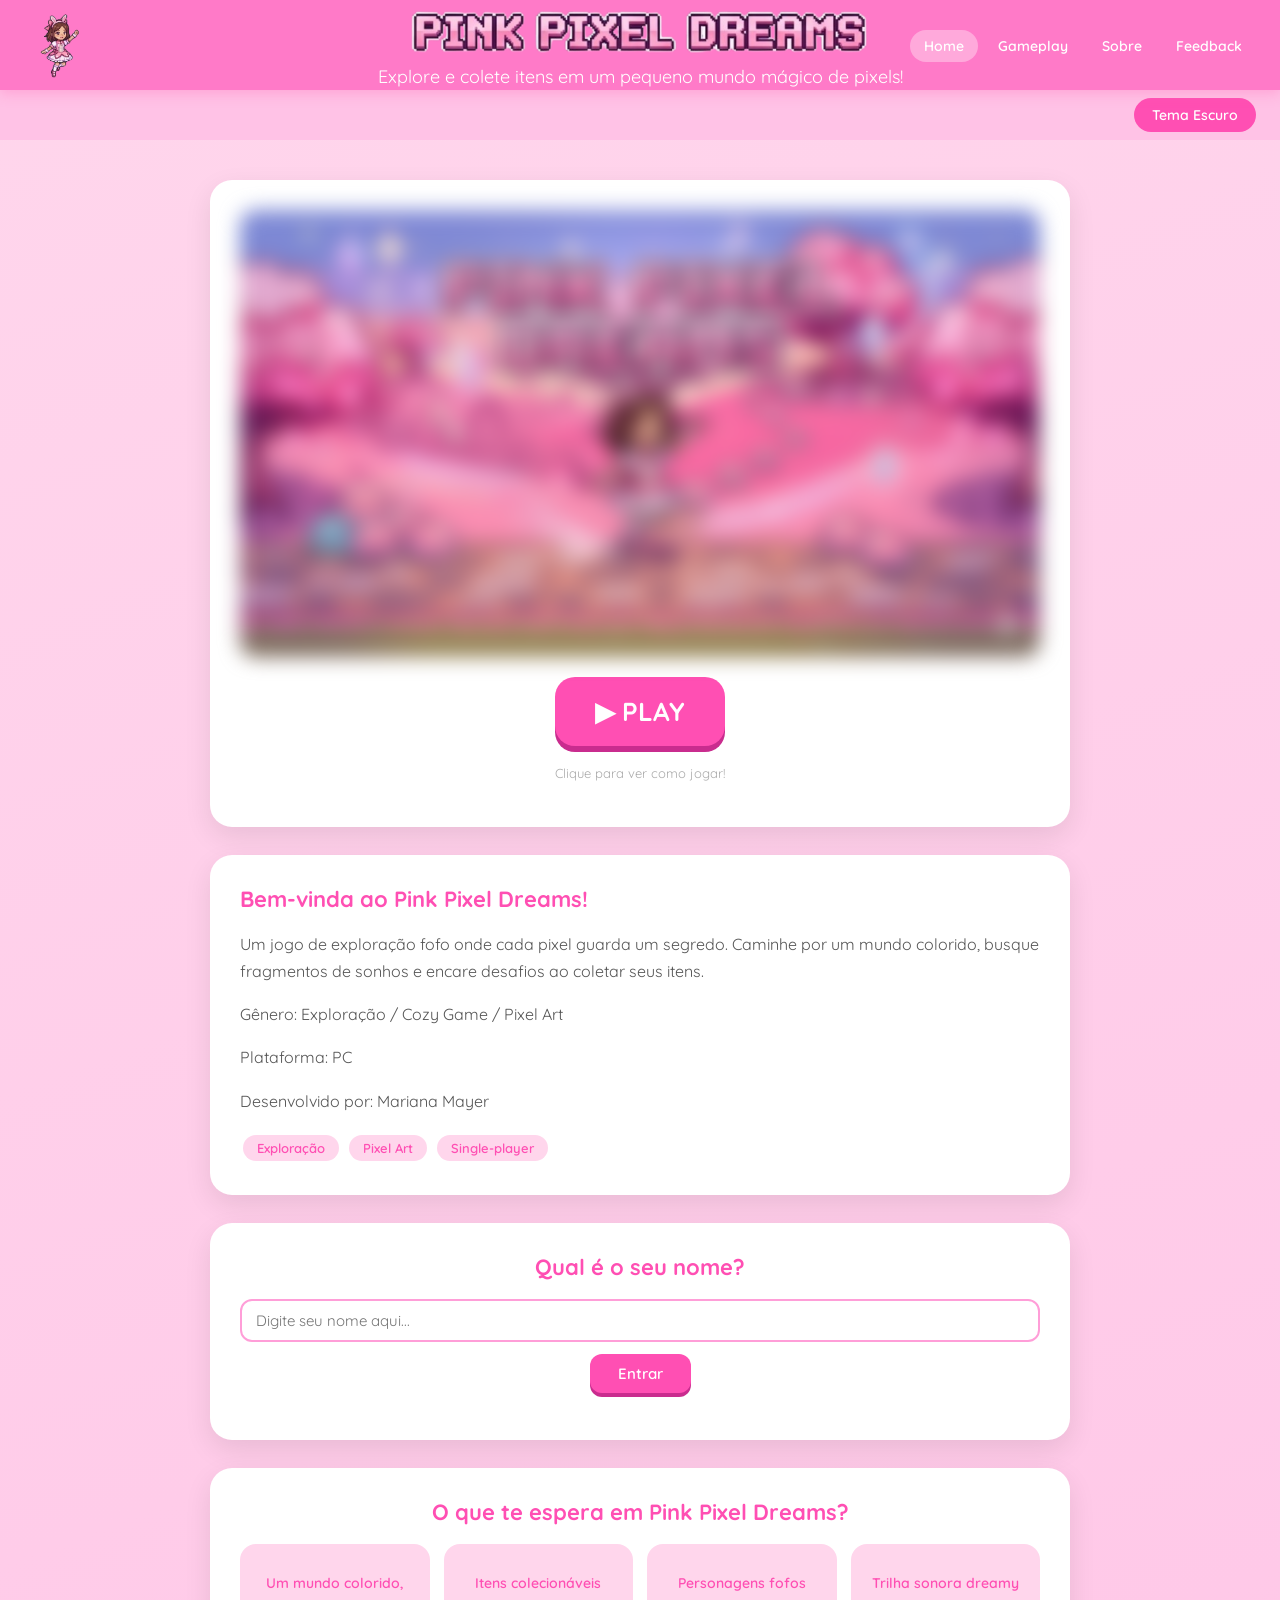
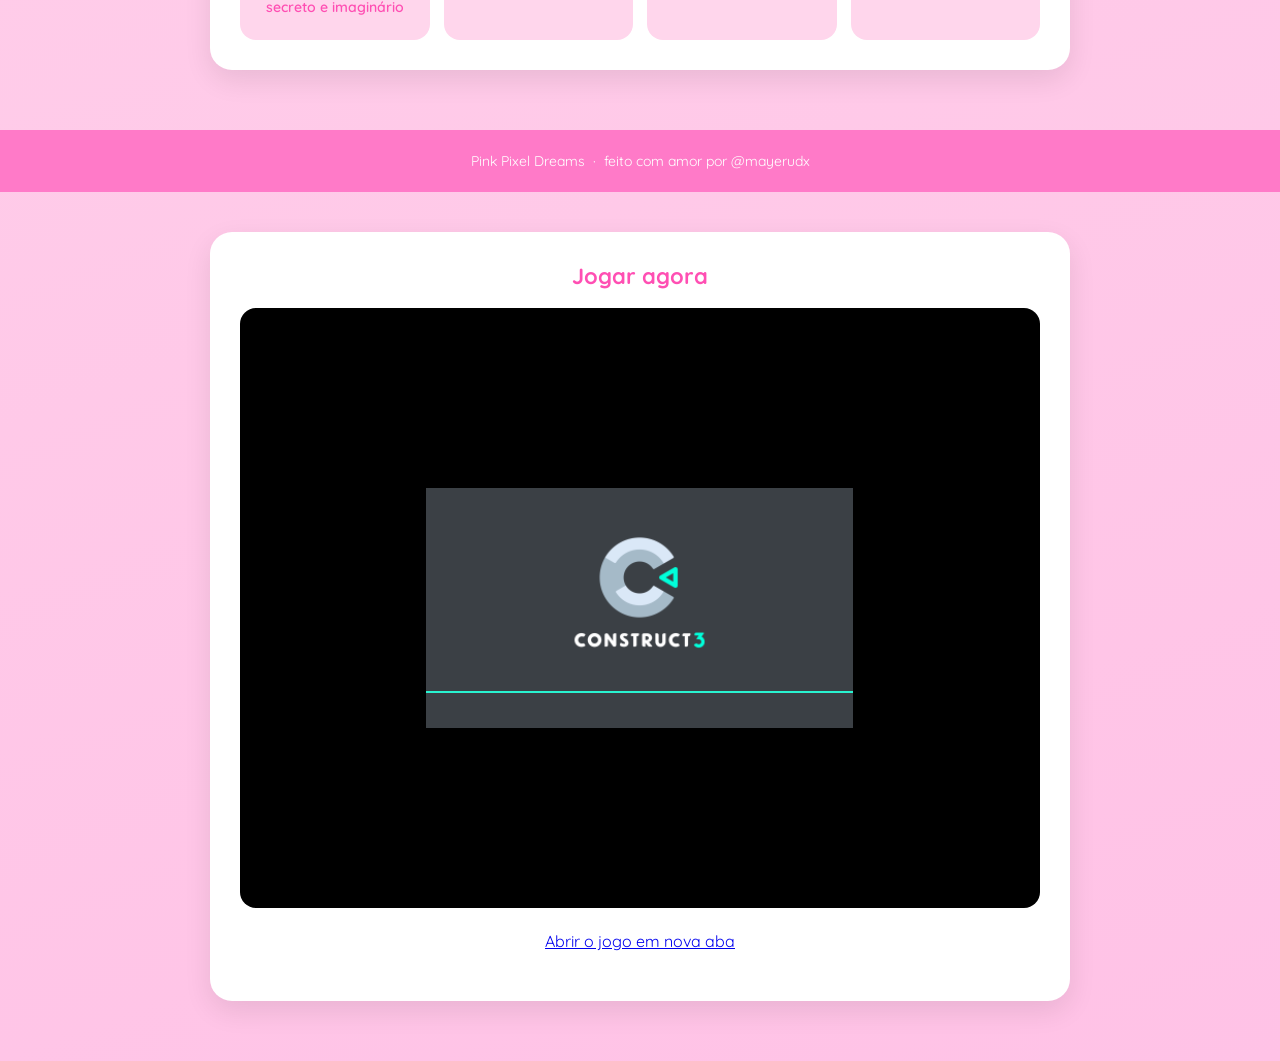
==== commit 2e5c37f3: "atualizando jogo" ====
--- a/index.html
+++ b/index.html
@@ -130,26 +130,26 @@
   </div>
 
   <footer>
-    Pink Pixel Dreams &nbsp;·&nbsp; feito com amor por @mayerudx ❤
+    Pink Pixel Dreams &nbsp;·&nbsp; feito com amor por @mayerudx 
   </footer>
 
   <script src="nav.js"></script>
   <script>
 
-    // variáveis com informações do jogo
-    var nomeJogo = "Pink Pixel Dreams"
-    var descricao = "Um jogo de exploração fofo onde cada pixel guarda um segredo. Caminhe por um mundo colorido, busque fragmentos de sonhos e encare desafios ao coletar seus itens."
-    var genero = " Gênero: Exploração / Cozy Game / Pixel Art"
-    var plataforma = " Plataforma: PC"
-    var desenvolvedora = " Desenvolvido por: Mariana Mayer"
-
-    // injeta as variáveis no HTML
+  
+    const nomeJogo = "Pink Pixel Dreams"
+    const descricao = "Um jogo de exploração fofo onde cada pixel guarda um segredo. Caminhe por um mundo colorido, busque fragmentos de sonhos e encare desafios ao coletar seus itens."
+    const genero = " Gênero: Exploração / Cozy Game / Pixel Art"
+    const plataforma = " Plataforma: PC"
+    const desenvolvedora = " Desenvolvido por: Mariana Mayer"
+
+
     document.getElementById("descricaoJogo").innerHTML = descricao
     document.getElementById("generoJogo").innerHTML = genero
     document.getElementById("plataformaJogo").innerHTML = plataforma
     document.getElementById("desenvolvedoraJogo").innerHTML = desenvolvedora
 
-    // verifica o ano de lançamento
+    
     const anoLancamento = 2026
     var anoAtual = new Date().getFullYear()
 
@@ -157,7 +157,7 @@
       alert("Grande Lançamento! Pink Pixel Dreams chegou esse ano!")
     }
 
-    // pede a idade ao carregar a página
+    
     var idade = prompt("Olá! Quantos anos você tem?")
 
     if (idade >= 10) {
@@ -167,13 +167,13 @@
       alert("Acesso negado! Este jogo é para maiores de 10 anos. ")
     }
 
-    // saudação personalizada pelo nome
+    
     function saudar() {
       var nome = document.getElementById("inputNome").value
       document.getElementById("saudacao").innerHTML = "Olá, " + nome + "! Seja bem-vinda ao Pink Pixel Dreams! 🌸"
     }
 
-    // aplica o tema salvo caso já tenha sido escolhido antes
+    
     var temaEscuro = false
 
     if (localStorage.getItem("tema") === "escuro") {
@@ -192,21 +192,21 @@
       document.getElementById("caixa4").style.color = "white"
       document.getElementById("btnTema").innerHTML = "Tema Claro"
 
-      var paragrafos = document.getElementsByTagName("p")
-      var i = 0
+      const paragrafos = document.getElementsByTagName("p")
+      const i = 0
       while (i < paragrafos.length) {
         paragrafos[i].style.color = "white"
         i = i + 1
       }
     }
 
-    // botão de tema claro/escuro
+    
     function alterarTema() {
-      var btn = document.getElementById("btnTema")
-      var caixa1 = document.getElementById("caixa1")
-      var caixa2 = document.getElementById("caixa2")
-      var caixa3 = document.getElementById("caixa3")
-      var caixa4 = document.getElementById("caixa4")
+      const btn = document.getElementById("btnTema")
+      const caixa1 = document.getElementById("caixa1")
+      const caixa2 = document.getElementById("caixa2")
+      const caixa3 = document.getElementById("caixa3")
+      const caixa4 = document.getElementById("caixa4")
 
       temaEscuro = !temaEscuro
 
@@ -259,15 +259,17 @@
     }
 
   </script>
-  <h1>
-    Pink Pixel Dreams
-  </h1>
-  <iframe width="100%" height="600" src="jogo/index.html"></iframe>
-  <p>
-    <a href="jogo/index.html" target="_blank">
-      Abrir o jogo em nova aba
-    </a>
-  </p>
+
+  <div class="container">
+    <div class="box box-center">
+      <h2> Jogar agora</h2>
+      <iframe width="100%" height="600" src="jogo/index.html" style="border:none; border-radius:16px"></iframe>
+      <p><a href="jogo/index.html" target="_blank">Abrir o jogo em nova aba</a></p>
+    </div>
+  </div>
+
+  </body>
+</html>
 </body>
 </html>
 
